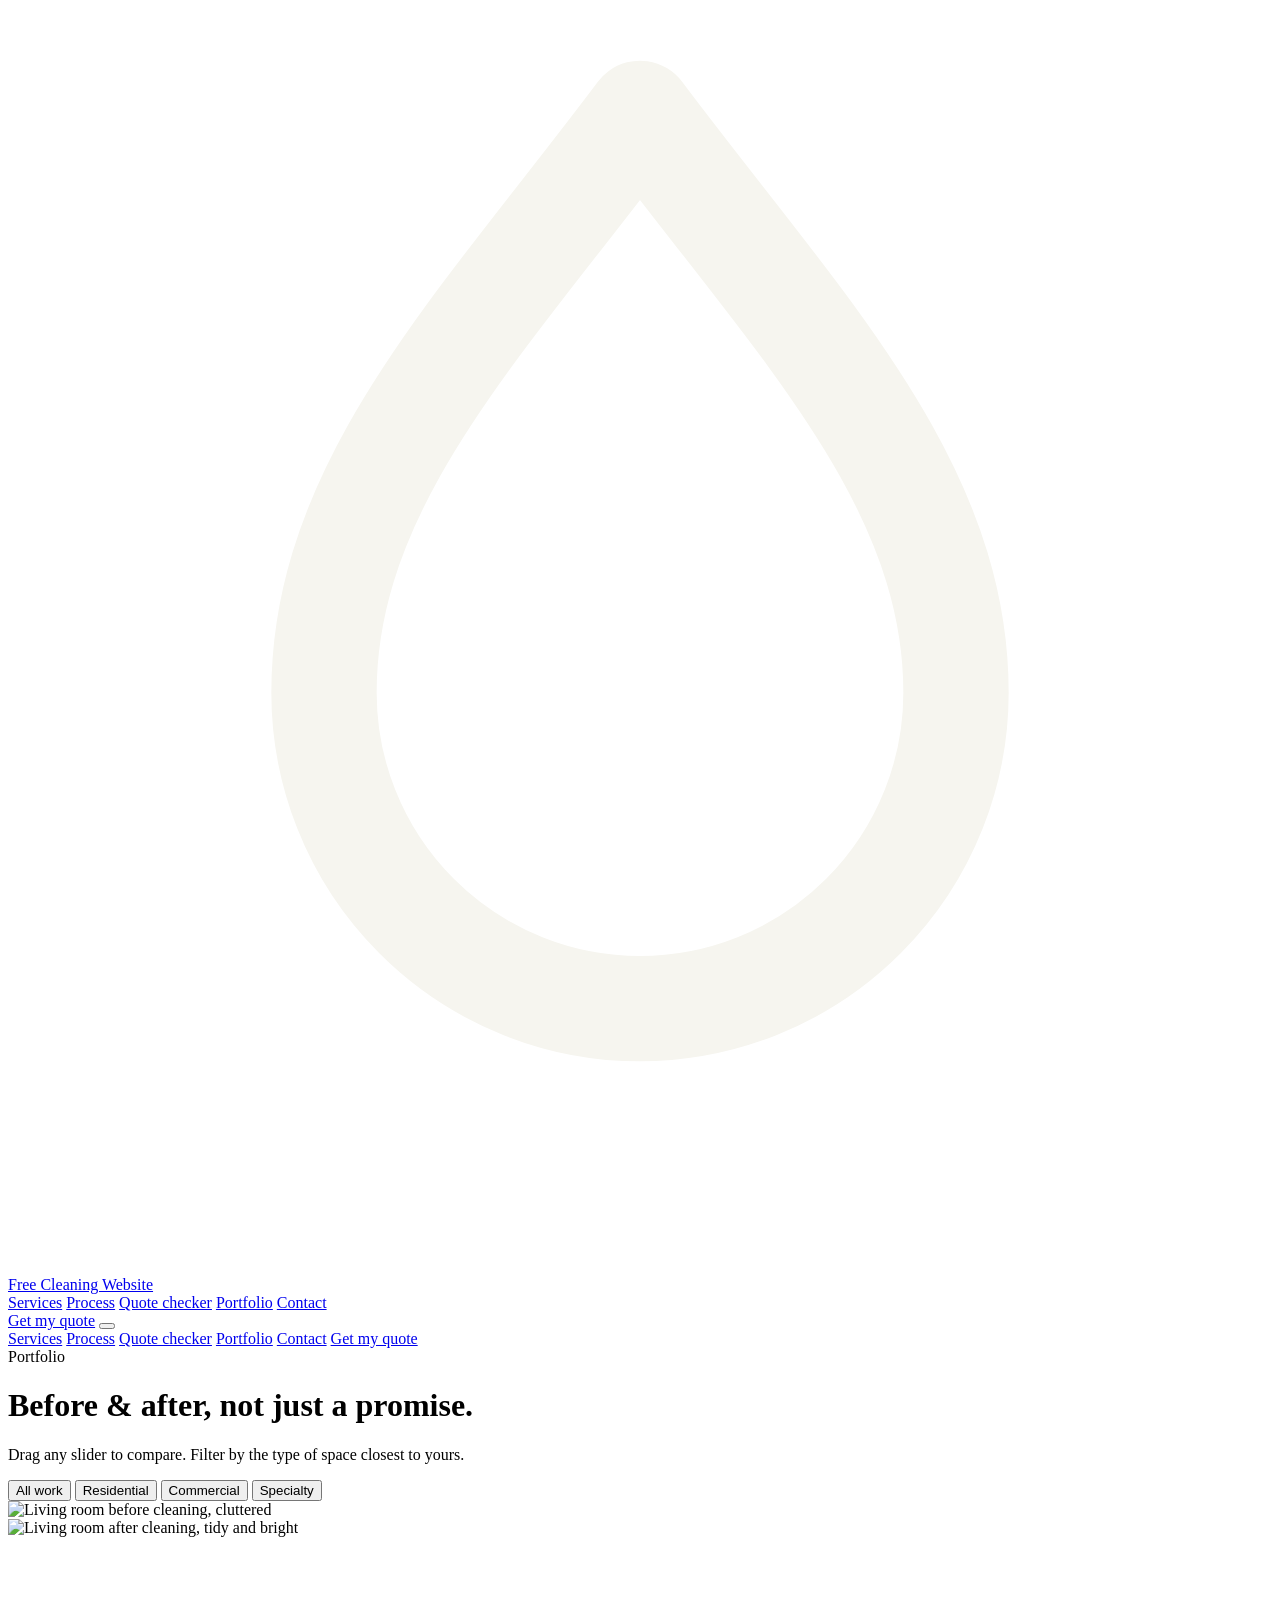
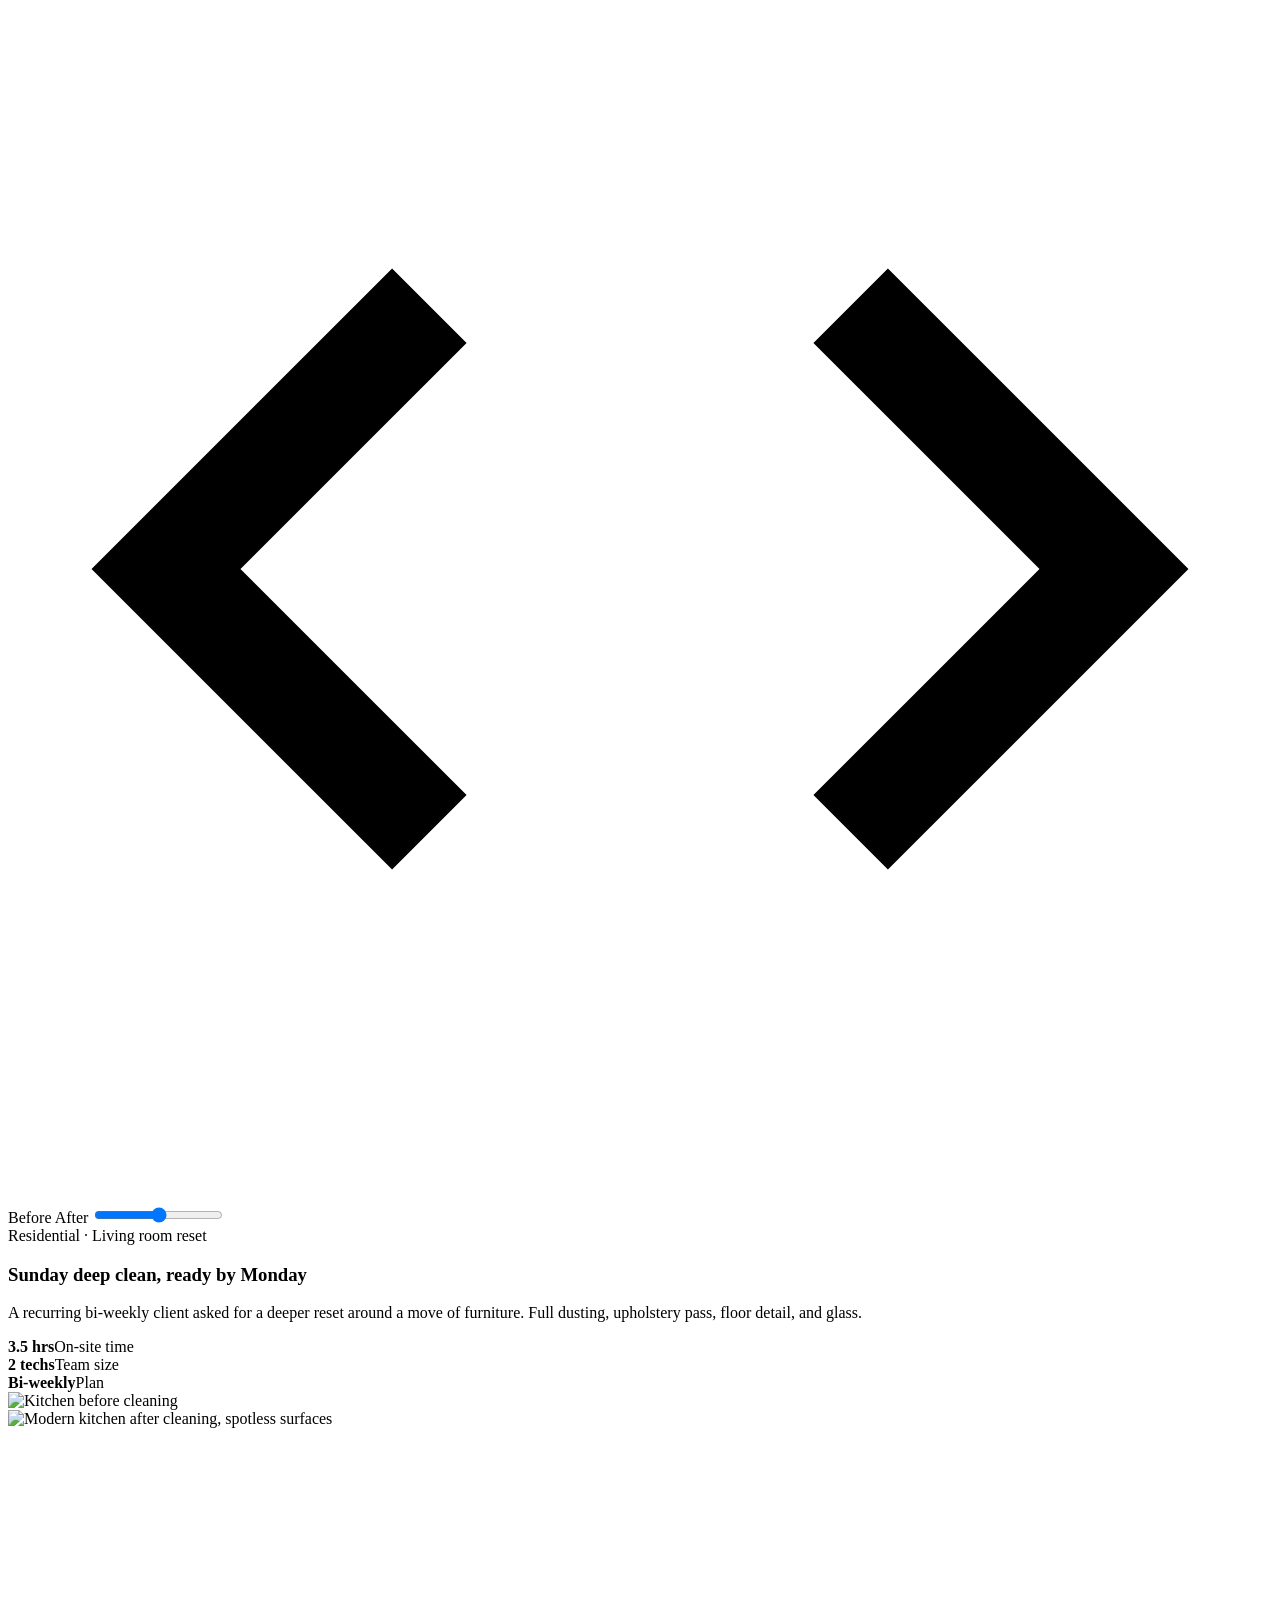
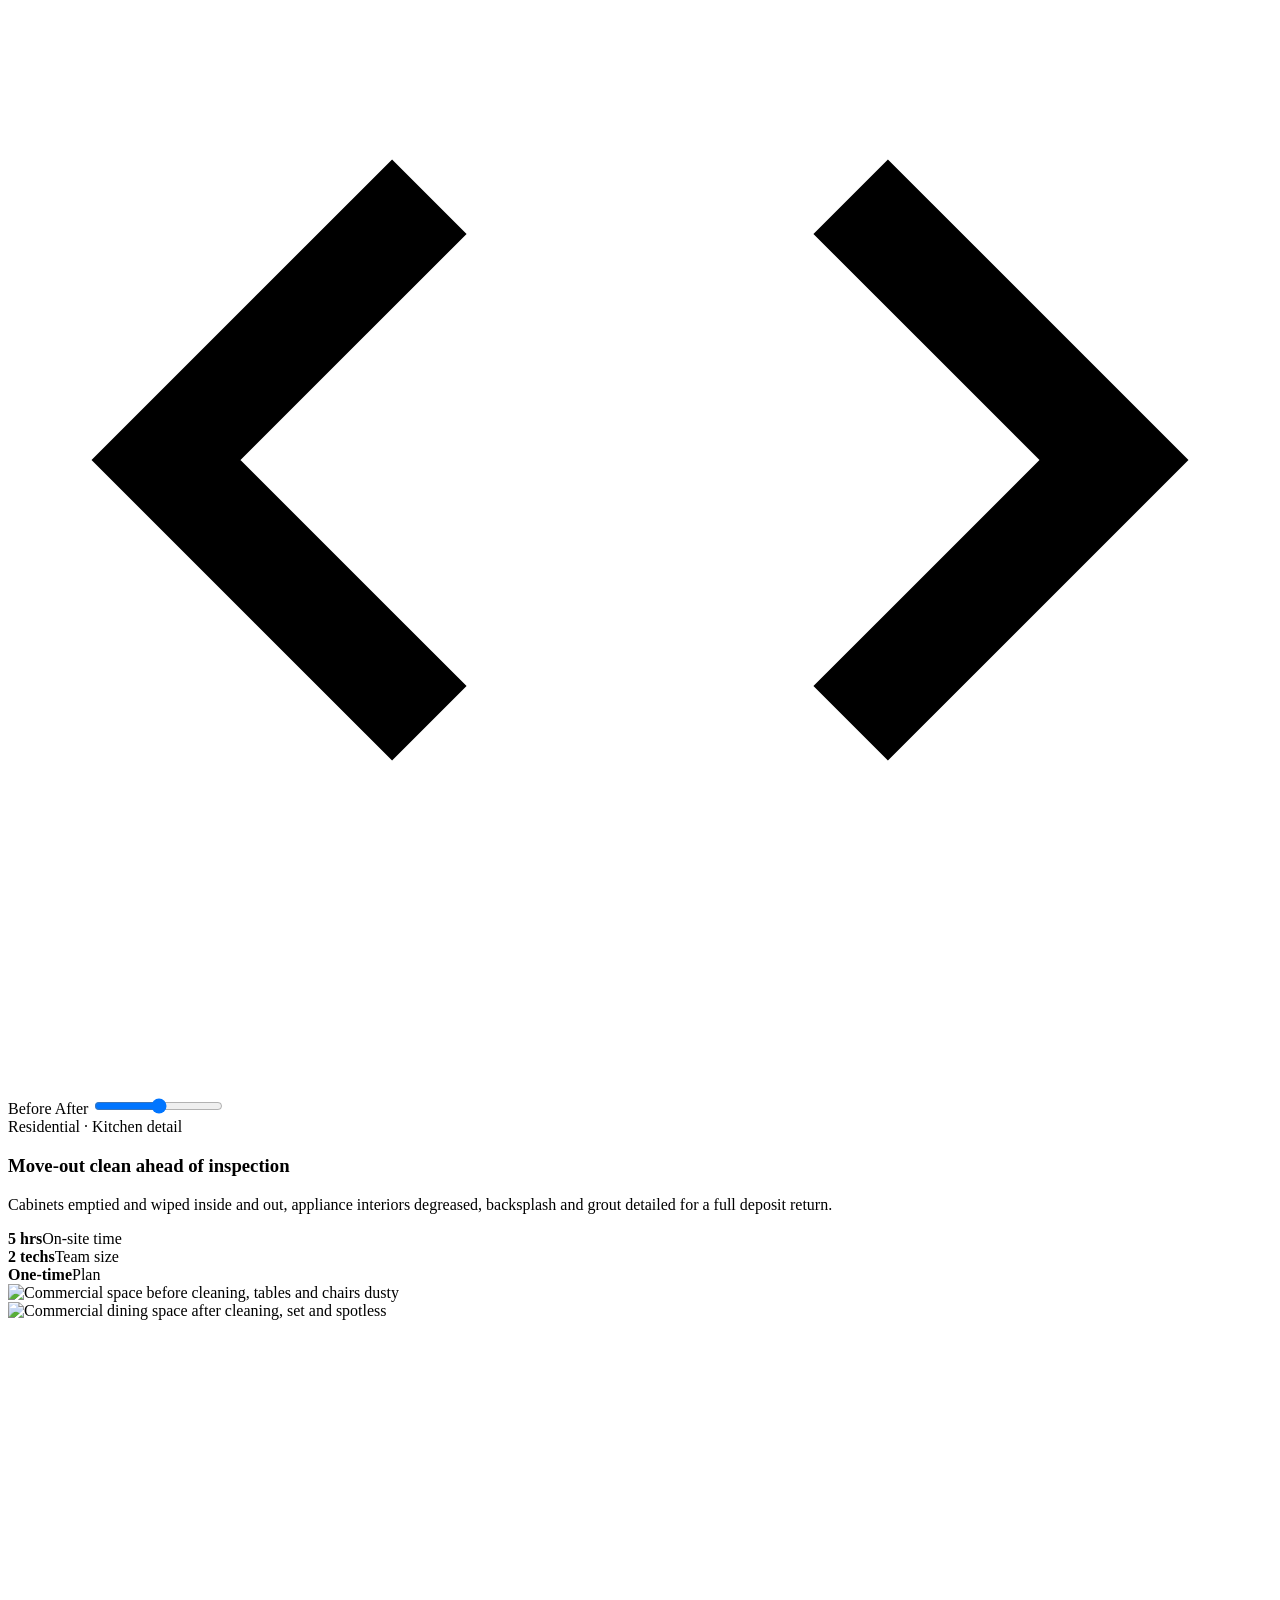
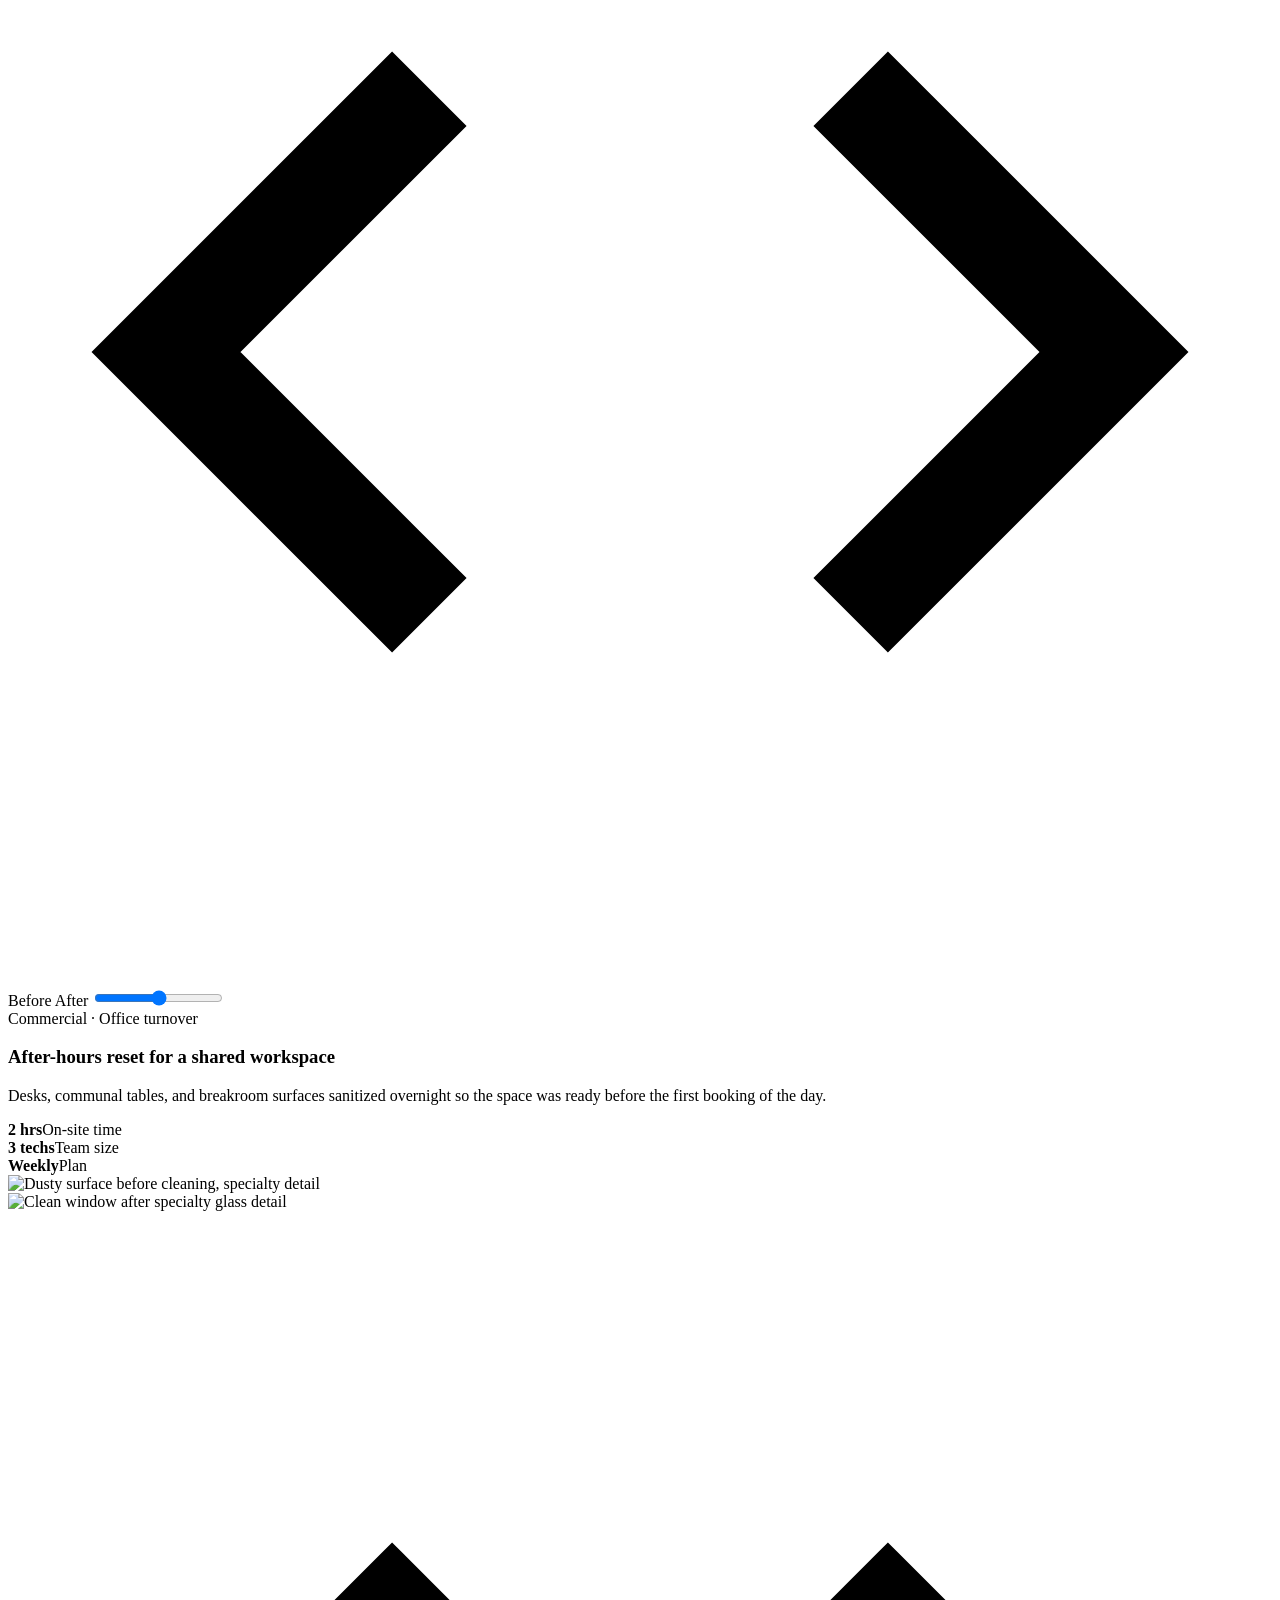
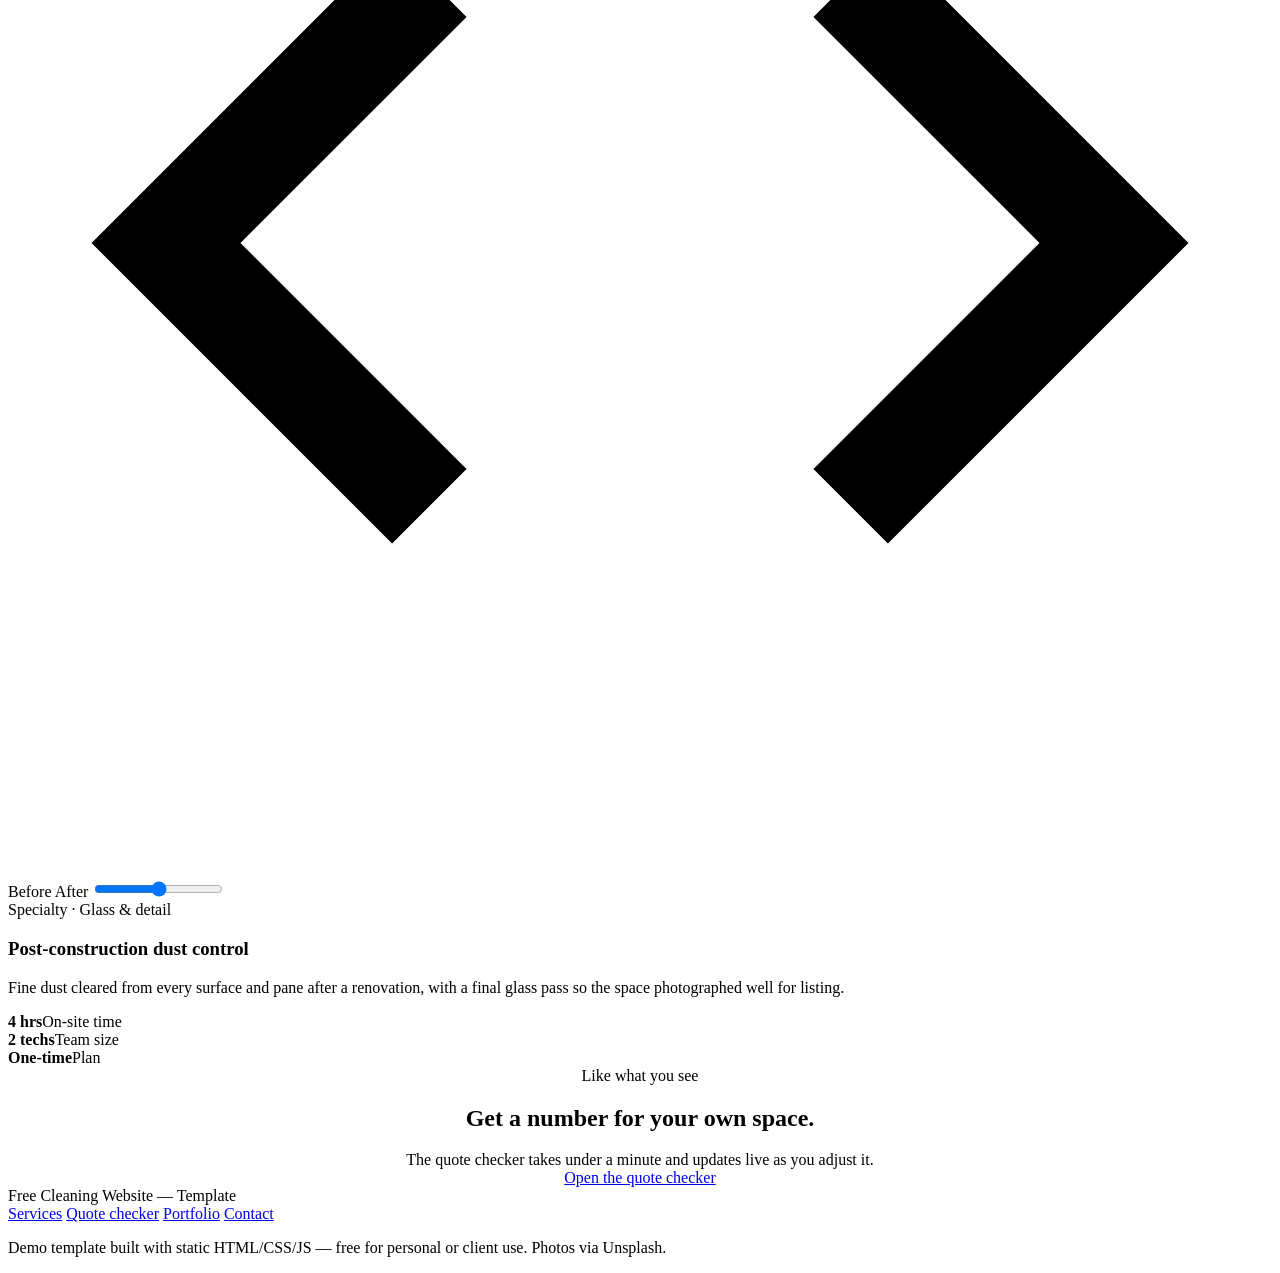
==== portfolio.html @ e9ab18e9 "Add files via upload" ====
<!doctype html>
<html lang="en">
<head>
<meta charset="UTF-8">
<meta name="viewport" content="width=device-width, initial-scale=1.0">
<title>Portfolio — Free Cleaning Website</title>
<meta name="description" content="Before and after cleaning case studies with an interactive drag-to-compare slider, filterable by residential, commercial, and specialty work.">
<link rel="preconnect" href="https://fonts.googleapis.com">
<link rel="preconnect" href="https://fonts.gstatic.com" crossorigin>
<link href="https://fonts.googleapis.com/css2?family=Fraunces:ital,opsz,wght@0,9..144,500;0,9..144,600;1,9..144,500&family=Inter:wght@400;500;600;700&family=Space+Mono:wght@400;700&display=swap" rel="stylesheet">
<link rel="stylesheet" href="css/style.css">
</head>
<body>

<nav class="nav">
  <div class="container">
    <a href="index.html" class="brand">
      <span class="brand-mark">
        <svg viewBox="0 0 24 24" fill="none" stroke="#F6F5EF" stroke-width="2" stroke-linecap="round" stroke-linejoin="round"><path d="M12 2C9 6 6 9 6 13a6 6 0 0 0 12 0c0-4-3-7-6-11z"/></svg>
      </span>
      Free Cleaning Website
    </a>
    <div class="nav-links">
      <a href="index.html#services">Services</a>
      <a href="index.html#process">Process</a>
      <a href="index.html#quote">Quote checker</a>
      <a href="portfolio.html" class="active">Portfolio</a>
      <a href="index.html#contact">Contact</a>
    </div>
    <div class="nav-cta">
      <a href="index.html#quote" class="btn btn-primary">Get my quote</a>
      <button class="nav-toggle" aria-label="Open menu"><span></span></button>
    </div>
  </div>
</nav>

<div class="mobile-menu">
  <a href="index.html#services">Services</a>
  <a href="index.html#process">Process</a>
  <a href="index.html#quote">Quote checker</a>
  <a href="portfolio.html">Portfolio</a>
  <a href="index.html#contact">Contact</a>
  <a href="index.html#quote" class="btn btn-primary">Get my quote</a>
</div>

<header class="page-header">
  <div class="container">
    <span class="eyebrow" style="justify-content:center;">Portfolio</span>
    <h1>Before &amp; after, not just a promise.</h1>
    <p>Drag any slider to compare. Filter by the type of space closest to yours.</p>
  </div>
</header>

<section style="padding-top:0;">
  <div class="container">
    <div class="filter-bar reveal">
      <button class="filter-btn active" data-filter="all">All work</button>
      <button class="filter-btn" data-filter="residential">Residential</button>
      <button class="filter-btn" data-filter="commercial">Commercial</button>
      <button class="filter-btn" data-filter="specialty">Specialty</button>
    </div>

    <div class="case-list">

      <div class="case-item reveal" data-category="residential">
        <div class="compare">
          <img class="before-img" src="https://images.unsplash.com/photo-1686572626806-a3b314c37a30?auto=format&fit=crop&w=1000&q=80" alt="Living room before cleaning, cluttered">
          <div class="after-wrap">
            <img src="https://images.unsplash.com/photo-1583847268964-b28dc8f51f92?auto=format&fit=crop&w=1000&q=80" alt="Living room after cleaning, tidy and bright">
          </div>
          <div class="divider"></div>
          <div class="handle"><svg viewBox="0 0 24 24" fill="none" stroke="currentColor" stroke-width="2"><path d="M8 7l-5 5 5 5M16 7l5 5-5 5"/></svg></div>
          <span class="tag before-tag">Before</span>
          <span class="tag after-tag">After</span>
          <input type="range" min="0" max="100" value="50" aria-label="Drag to compare before and after">
        </div>
        <div class="case-copy">
          <span class="eyebrow">Residential · Living room reset</span>
          <h3>Sunday deep clean, ready by Monday</h3>
          <p>A recurring bi-weekly client asked for a deeper reset around a move of furniture. Full dusting, upholstery pass, floor detail, and glass.</p>
          <div class="case-stats">
            <div><strong>3.5 hrs</strong><span>On-site time</span></div>
            <div><strong>2 techs</strong><span>Team size</span></div>
            <div><strong>Bi-weekly</strong><span>Plan</span></div>
          </div>
        </div>
      </div>

      <div class="case-item flip reveal" data-category="residential">
        <div class="compare">
          <img class="before-img" src="https://images.unsplash.com/photo-1516775448597-64ce06b9754e?auto=format&fit=crop&w=1000&q=80" alt="Kitchen before cleaning">
          <div class="after-wrap">
            <img src="https://images.unsplash.com/photo-1484154218962-a197022b5858?auto=format&fit=crop&w=1000&q=80" alt="Modern kitchen after cleaning, spotless surfaces">
          </div>
          <div class="divider"></div>
          <div class="handle"><svg viewBox="0 0 24 24" fill="none" stroke="currentColor" stroke-width="2"><path d="M8 7l-5 5 5 5M16 7l5 5-5 5"/></svg></div>
          <span class="tag before-tag">Before</span>
          <span class="tag after-tag">After</span>
          <input type="range" min="0" max="100" value="50" aria-label="Drag to compare before and after">
        </div>
        <div class="case-copy">
          <span class="eyebrow">Residential · Kitchen detail</span>
          <h3>Move-out clean ahead of inspection</h3>
          <p>Cabinets emptied and wiped inside and out, appliance interiors degreased, backsplash and grout detailed for a full deposit return.</p>
          <div class="case-stats">
            <div><strong>5 hrs</strong><span>On-site time</span></div>
            <div><strong>2 techs</strong><span>Team size</span></div>
            <div><strong>One-time</strong><span>Plan</span></div>
          </div>
        </div>
      </div>

      <div class="case-item reveal" data-category="commercial">
        <div class="compare">
          <img class="before-img" src="https://images.unsplash.com/photo-1611324062122-076b1076c6cc?auto=format&fit=crop&w=1000&q=80" alt="Commercial space before cleaning, tables and chairs dusty">
          <div class="after-wrap">
            <img src="https://images.unsplash.com/photo-1541123437800-1bb1317badc2?auto=format&fit=crop&w=1000&q=80" alt="Commercial dining space after cleaning, set and spotless">
          </div>
          <div class="divider"></div>
          <div class="handle"><svg viewBox="0 0 24 24" fill="none" stroke="currentColor" stroke-width="2"><path d="M8 7l-5 5 5 5M16 7l5 5-5 5"/></svg></div>
          <span class="tag before-tag">Before</span>
          <span class="tag after-tag">After</span>
          <input type="range" min="0" max="100" value="50" aria-label="Drag to compare before and after">
        </div>
        <div class="case-copy">
          <span class="eyebrow">Commercial · Office turnover</span>
          <h3>After-hours reset for a shared workspace</h3>
          <p>Desks, communal tables, and breakroom surfaces sanitized overnight so the space was ready before the first booking of the day.</p>
          <div class="case-stats">
            <div><strong>2 hrs</strong><span>On-site time</span></div>
            <div><strong>3 techs</strong><span>Team size</span></div>
            <div><strong>Weekly</strong><span>Plan</span></div>
          </div>
        </div>
      </div>

      <div class="case-item flip reveal" data-category="specialty">
        <div class="compare">
          <img class="before-img" src="https://images.unsplash.com/photo-1623797658013-355d1c67c712?auto=format&fit=crop&w=1000&q=80" alt="Dusty surface before cleaning, specialty detail">
          <div class="after-wrap">
            <img src="https://images.unsplash.com/photo-1581578731548-c64695cc6952?auto=format&fit=crop&w=1000&q=80" alt="Clean window after specialty glass detail">
          </div>
          <div class="divider"></div>
          <div class="handle"><svg viewBox="0 0 24 24" fill="none" stroke="currentColor" stroke-width="2"><path d="M8 7l-5 5 5 5M16 7l5 5-5 5"/></svg></div>
          <span class="tag before-tag">Before</span>
          <span class="tag after-tag">After</span>
          <input type="range" min="0" max="100" value="50" aria-label="Drag to compare before and after">
        </div>
        <div class="case-copy">
          <span class="eyebrow">Specialty · Glass &amp; detail</span>
          <h3>Post-construction dust control</h3>
          <p>Fine dust cleared from every surface and pane after a renovation, with a final glass pass so the space photographed well for listing.</p>
          <div class="case-stats">
            <div><strong>4 hrs</strong><span>On-site time</span></div>
            <div><strong>2 techs</strong><span>Team size</span></div>
            <div><strong>One-time</strong><span>Plan</span></div>
          </div>
        </div>
      </div>

    </div>
  </div>
</section>

<section style="padding-top:0;">
  <div class="container">
    <div class="cta-section reveal">
      <div class="container">
        <div class="cta-grid" style="grid-template-columns:1fr;text-align:center;">
          <div>
            <span class="eyebrow" style="color:var(--meadow-light);justify-content:center;">Like what you see</span>
            <h2>Get a number for your own space.</h2>
            <p style="margin:16px auto 0;">The quote checker takes under a minute and updates live as you adjust it.</p>
            <a href="index.html#quote" class="btn btn-primary" style="margin-top:26px;">Open the quote checker</a>
          </div>
        </div>
      </div>
    </div>
  </div>
</section>

<footer>
  <div class="container">
    <span class="brand">Free Cleaning Website — Template</span>
    <div class="foot-links">
      <a href="index.html#services">Services</a>
      <a href="index.html#quote">Quote checker</a>
      <a href="portfolio.html">Portfolio</a>
      <a href="index.html#contact">Contact</a>
    </div>
  </div>
  <p class="foot-bottom">Demo template built with static HTML/CSS/JS — free for personal or client use. Photos via Unsplash.</p>
</footer>

<script src="js/main.js"></script>
</body>
</html>
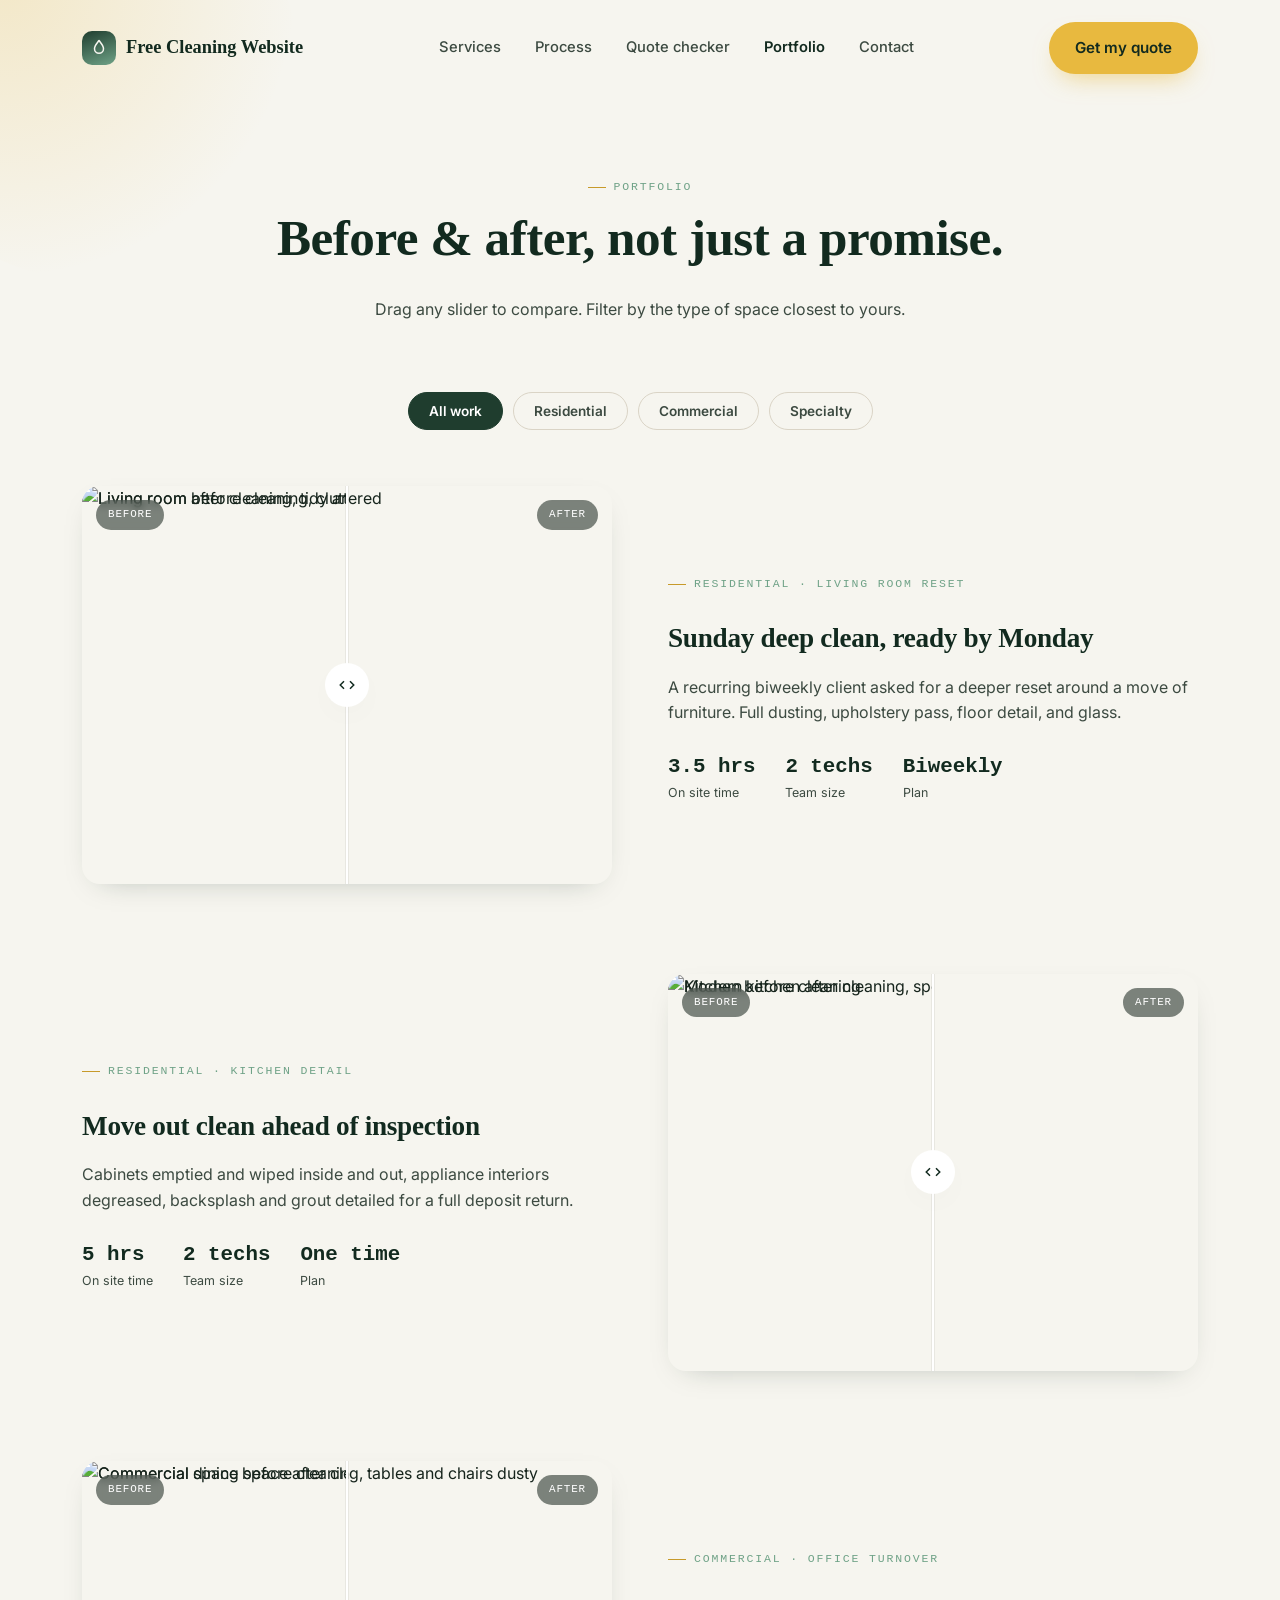
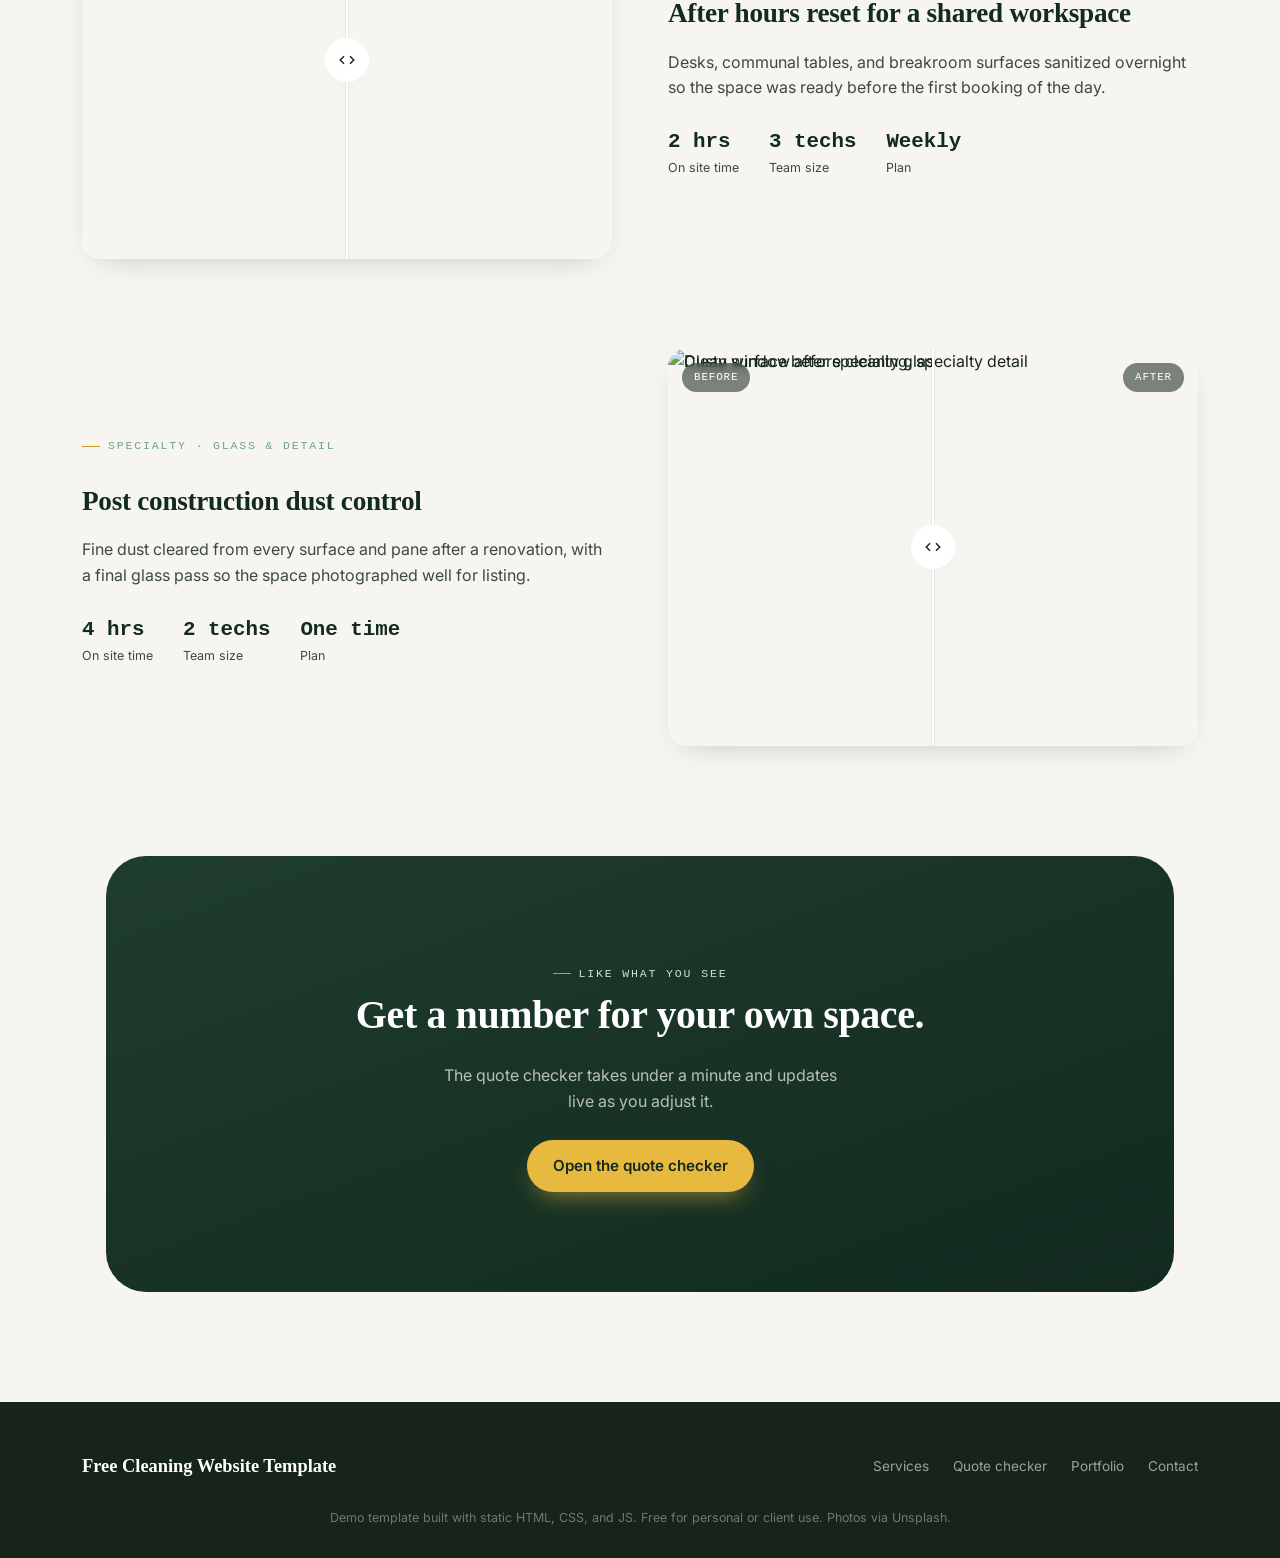
==== commit 4495c93e: "Update portfolio.html" ====
--- a/portfolio.html
+++ b/portfolio.html
@@ -3,11 +3,11 @@
 <head>
 <meta charset="UTF-8">
 <meta name="viewport" content="width=device-width, initial-scale=1.0">
-<title>Portfolio — Free Cleaning Website</title>
-<meta name="description" content="Before and after cleaning case studies with an interactive drag-to-compare slider, filterable by residential, commercial, and specialty work.">
+<title>Portfolio | Free Cleaning Website</title>
+<meta name="description" content="Before and after cleaning case studies with an interactive drag to compare slider, filterable by residential, commercial, and specialty work.">
 <link rel="preconnect" href="https://fonts.googleapis.com">
 <link rel="preconnect" href="https://fonts.gstatic.com" crossorigin>
-<link href="https://fonts.googleapis.com/css2?family=Fraunces:ital,opsz,wght@0,9..144,500;0,9..144,600;1,9..144,500&family=Inter:wght@400;500;600;700&family=Space+Mono:wght@400;700&display=swap" rel="stylesheet">
+<link href="https://fonts.googleapis.com/css2?family=Bitter:ital,wght@0,500;0,600;0,700;1,500&family=Inter:wght@400;500;600;700;800&display=swap" rel="stylesheet">
 <link rel="stylesheet" href="css/style.css">
 </head>
 <body>
@@ -77,11 +77,11 @@
         <div class="case-copy">
           <span class="eyebrow">Residential · Living room reset</span>
           <h3>Sunday deep clean, ready by Monday</h3>
-          <p>A recurring bi-weekly client asked for a deeper reset around a move of furniture. Full dusting, upholstery pass, floor detail, and glass.</p>
+          <p>A recurring biweekly client asked for a deeper reset around a move of furniture. Full dusting, upholstery pass, floor detail, and glass.</p>
           <div class="case-stats">
-            <div><strong>3.5 hrs</strong><span>On-site time</span></div>
+            <div><strong>3.5 hrs</strong><span>On site time</span></div>
             <div><strong>2 techs</strong><span>Team size</span></div>
-            <div><strong>Bi-weekly</strong><span>Plan</span></div>
+            <div><strong>Biweekly</strong><span>Plan</span></div>
           </div>
         </div>
       </div>
@@ -100,12 +100,12 @@
         </div>
         <div class="case-copy">
           <span class="eyebrow">Residential · Kitchen detail</span>
-          <h3>Move-out clean ahead of inspection</h3>
+          <h3>Move out clean ahead of inspection</h3>
           <p>Cabinets emptied and wiped inside and out, appliance interiors degreased, backsplash and grout detailed for a full deposit return.</p>
           <div class="case-stats">
-            <div><strong>5 hrs</strong><span>On-site time</span></div>
+            <div><strong>5 hrs</strong><span>On site time</span></div>
             <div><strong>2 techs</strong><span>Team size</span></div>
-            <div><strong>One-time</strong><span>Plan</span></div>
+            <div><strong>One time</strong><span>Plan</span></div>
           </div>
         </div>
       </div>
@@ -124,10 +124,10 @@
         </div>
         <div class="case-copy">
           <span class="eyebrow">Commercial · Office turnover</span>
-          <h3>After-hours reset for a shared workspace</h3>
+          <h3>After hours reset for a shared workspace</h3>
           <p>Desks, communal tables, and breakroom surfaces sanitized overnight so the space was ready before the first booking of the day.</p>
           <div class="case-stats">
-            <div><strong>2 hrs</strong><span>On-site time</span></div>
+            <div><strong>2 hrs</strong><span>On site time</span></div>
             <div><strong>3 techs</strong><span>Team size</span></div>
             <div><strong>Weekly</strong><span>Plan</span></div>
           </div>
@@ -148,12 +148,12 @@
         </div>
         <div class="case-copy">
           <span class="eyebrow">Specialty · Glass &amp; detail</span>
-          <h3>Post-construction dust control</h3>
+          <h3>Post construction dust control</h3>
           <p>Fine dust cleared from every surface and pane after a renovation, with a final glass pass so the space photographed well for listing.</p>
           <div class="case-stats">
-            <div><strong>4 hrs</strong><span>On-site time</span></div>
+            <div><strong>4 hrs</strong><span>On site time</span></div>
             <div><strong>2 techs</strong><span>Team size</span></div>
-            <div><strong>One-time</strong><span>Plan</span></div>
+            <div><strong>One time</strong><span>Plan</span></div>
           </div>
         </div>
       </div>
@@ -181,7 +181,7 @@
 
 <footer>
   <div class="container">
-    <span class="brand">Free Cleaning Website — Template</span>
+    <span class="brand">Free Cleaning Website Template</span>
     <div class="foot-links">
       <a href="index.html#services">Services</a>
       <a href="index.html#quote">Quote checker</a>
@@ -189,7 +189,7 @@
       <a href="index.html#contact">Contact</a>
     </div>
   </div>
-  <p class="foot-bottom">Demo template built with static HTML/CSS/JS — free for personal or client use. Photos via Unsplash.</p>
+  <p class="foot-bottom">Demo template built with static HTML, CSS, and JS. Free for personal or client use. Photos via Unsplash.</p>
 </footer>
 
 <script src="js/main.js"></script>
--- a/css/style.css
+++ b/css/style.css
@@ -0,0 +1,1350 @@
+:root {
+  --porcelain: #f6f5ef;
+  --porcelain-dim: #efede3;
+  --ink: #16241c;
+  --ink-soft: #3c4a41;
+  --pine: #1f3d2e;
+  --pine-dark: #122a1f;
+  --meadow: #6fa287;
+  --meadow-light: #cfe1d6;
+  --citrine: #e8b93f;
+  --citrine-dark: #c79a2a;
+  --line: #dad4c6;
+  --white: #ffffff;
+  --shadow: 0 20px 50px -25px rgba(18, 42, 31, 0.45);
+  --shadow-soft: 0 10px 30px -18px rgba(18, 42, 31, 0.35);
+  --radius-lg: 28px;
+  --radius-md: 18px;
+  --radius-sm: 10px;
+  --ease: cubic-bezier(0.22, 0.68, 0.32, 1);
+}
+
+*,
+*::before,
+*::after {
+  box-sizing: border-box;
+}
+html {
+  scroll-behavior: smooth;
+}
+@media (prefers-reduced-motion: reduce) {
+  html {
+    scroll-behavior: auto;
+  }
+  *,
+  *::before,
+  *::after {
+    animation-duration: 0.001ms !important;
+    animation-iteration-count: 1 !important;
+    transition-duration: 0.001ms !important;
+    scroll-behavior: auto !important;
+  }
+}
+
+body {
+  margin: 0;
+  background: var(--porcelain);
+  color: var(--ink);
+  font-family: "Inter", system-ui, sans-serif;
+  font-size: 16px;
+  line-height: 1.6;
+  -webkit-font-smoothing: antialiased;
+}
+
+h1,
+h2,
+h3,
+h4 {
+  font-family: "Fraunces", serif;
+  font-weight: 600;
+  letter-spacing: -0.01em;
+  margin: 0;
+  color: var(--pine-dark);
+}
+
+p {
+  margin: 0;
+}
+a {
+  color: inherit;
+  text-decoration: none;
+}
+img {
+  max-width: 100%;
+  display: block;
+}
+button {
+  font-family: inherit;
+  cursor: pointer;
+  border: none;
+  background: none;
+  color: inherit;
+}
+ul {
+  margin: 0;
+  padding: 0;
+  list-style: none;
+}
+
+.eyebrow {
+  font-family: "Space Mono", monospace;
+  font-size: 0.72rem;
+  letter-spacing: 0.16em;
+  text-transform: uppercase;
+  color: var(--meadow);
+  display: inline-flex;
+  align-items: center;
+  gap: 8px;
+}
+.eyebrow::before {
+  content: "";
+  width: 18px;
+  height: 1px;
+  background: var(--citrine-dark);
+  display: inline-block;
+}
+
+.container {
+  max-width: 1180px;
+  margin: 0 auto;
+  padding: 0 32px;
+}
+
+/* Buttons */
+.btn {
+  display: inline-flex;
+  align-items: center;
+  justify-content: center;
+  gap: 8px;
+  padding: 14px 26px;
+  border-radius: 100px;
+  font-weight: 600;
+  font-size: 0.95rem;
+  transition:
+    transform 0.35s var(--ease),
+    box-shadow 0.35s var(--ease),
+    background 0.3s ease;
+  white-space: nowrap;
+}
+.btn-primary {
+  background: var(--citrine);
+  color: var(--pine-dark);
+  box-shadow: 0 12px 24px -10px rgba(232, 185, 63, 0.6);
+}
+.btn-primary:hover {
+  transform: translateY(-3px);
+  box-shadow: 0 18px 30px -10px rgba(232, 185, 63, 0.7);
+}
+.btn-ghost {
+  background: transparent;
+  border: 1.5px solid rgba(22, 36, 28, 0.18);
+  color: var(--ink);
+}
+.btn-ghost:hover {
+  border-color: var(--pine);
+  background: rgba(31, 61, 46, 0.06);
+  transform: translateY(-3px);
+}
+.btn-light {
+  background: var(--white);
+  color: var(--pine-dark);
+}
+.btn-light:hover {
+  transform: translateY(-3px);
+  box-shadow: var(--shadow-soft);
+}
+.btn-block {
+  width: 100%;
+}
+
+/*  Nav */
+.nav {
+  position: fixed;
+  top: 0;
+  left: 0;
+  right: 0;
+  z-index: 100;
+  padding: 22px 0;
+  transition:
+    padding 0.4s var(--ease),
+    background 0.4s var(--ease),
+    box-shadow 0.4s var(--ease);
+}
+.nav.scrolled {
+  padding: 12px 0;
+  background: rgba(246, 245, 239, 0.86);
+  backdrop-filter: blur(14px);
+  box-shadow: 0 1px 0 rgba(22, 36, 28, 0.08);
+}
+.nav .container {
+  display: flex;
+  align-items: center;
+  justify-content: space-between;
+}
+.brand {
+  display: flex;
+  align-items: center;
+  gap: 10px;
+  font-family: "Fraunces", serif;
+  font-weight: 600;
+  font-size: 1.15rem;
+  color: var(--pine-dark);
+}
+.brand-mark {
+  width: 34px;
+  height: 34px;
+  border-radius: 10px;
+  background: linear-gradient(160deg, var(--pine) 0%, var(--meadow) 100%);
+  position: relative;
+  flex-shrink: 0;
+  display: flex;
+  align-items: center;
+  justify-content: center;
+}
+.brand-mark svg {
+  width: 18px;
+  height: 18px;
+}
+.nav-links {
+  display: flex;
+  align-items: center;
+  gap: 34px;
+}
+.nav-links a {
+  font-size: 0.92rem;
+  font-weight: 500;
+  color: var(--ink-soft);
+  position: relative;
+  padding: 4px 0;
+  transition: color 0.25s ease;
+}
+.nav-links a::after {
+  content: "";
+  position: absolute;
+  left: 0;
+  bottom: 0;
+  height: 1.5px;
+  width: 0;
+  background: var(--citrine-dark);
+  transition: width 0.3s var(--ease);
+}
+.nav-links a:hover {
+  color: var(--ink);
+}
+.nav-links a:hover::after {
+  width: 100%;
+}
+.nav-links a.active {
+  color: var(--pine-dark);
+  font-weight: 600;
+}
+.nav-cta {
+  display: flex;
+  align-items: center;
+  gap: 14px;
+}
+.nav-toggle {
+  display: none;
+  width: 42px;
+  height: 42px;
+  border-radius: 10px;
+  align-items: center;
+  justify-content: center;
+  background: rgba(22, 36, 28, 0.06);
+}
+.nav-toggle span,
+.nav-toggle span::before,
+.nav-toggle span::after {
+  content: "";
+  display: block;
+  width: 18px;
+  height: 2px;
+  background: var(--ink);
+  position: relative;
+  transition:
+    transform 0.3s ease,
+    opacity 0.3s ease;
+}
+.nav-toggle span::before {
+  position: absolute;
+  top: -6px;
+}
+.nav-toggle span::after {
+  position: absolute;
+  top: 6px;
+}
+.nav-toggle.open span {
+  background: transparent;
+}
+.nav-toggle.open span::before {
+  transform: translateY(6px) rotate(45deg);
+}
+.nav-toggle.open span::after {
+  transform: translateY(-6px) rotate(-45deg);
+}
+
+.mobile-menu {
+  position: fixed;
+  inset: 0;
+  z-index: 99;
+  background: var(--pine-dark);
+  display: flex;
+  flex-direction: column;
+  align-items: center;
+  justify-content: center;
+  gap: 28px;
+  transform: translateY(-100%);
+  transition: transform 0.5s var(--ease);
+}
+.mobile-menu.open {
+  transform: translateY(0);
+}
+.mobile-menu a {
+  font-family: "Fraunces", serif;
+  font-size: 1.8rem;
+  color: var(--porcelain);
+}
+.mobile-menu .btn {
+  margin-top: 10px;
+}
+
+/* Hero */
+.hero {
+  position: relative;
+  padding: 170px 0 90px;
+  overflow: hidden;
+  background: var(--porcelain);
+}
+.hero::before {
+  content: "";
+  position: absolute;
+  top: -180px;
+  right: -160px;
+  width: 560px;
+  height: 560px;
+  border-radius: 50%;
+  background: radial-gradient(
+    circle at 30% 30%,
+    rgba(111, 162, 135, 0.35),
+    transparent 70%
+  );
+  z-index: 0;
+}
+.hero-grid {
+  position: relative;
+  z-index: 1;
+  display: grid;
+  grid-template-columns: 1.05fr 0.95fr;
+  gap: 56px;
+  align-items: center;
+}
+.hero-copy .eyebrow {
+  margin-bottom: 22px;
+}
+.hero-copy h1 {
+  font-size: clamp(2.6rem, 5vw, 4rem);
+  line-height: 1.04;
+  overflow: hidden;
+}
+.hero-copy h1 span {
+  display: inline-block;
+  transform: translateY(110%);
+  opacity: 0;
+  animation: riseIn 0.9s var(--ease) forwards;
+}
+.hero-copy h1 .line1 {
+  animation-delay: 0.05s;
+}
+.hero-copy h1 .line2 {
+  animation-delay: 0.18s;
+}
+.hero-copy h1 .accent {
+  color: var(--meadow);
+  font-style: italic;
+}
+@keyframes riseIn {
+  to {
+    transform: translateY(0);
+    opacity: 1;
+  }
+}
+
+.hero-copy p.lede {
+  margin-top: 22px;
+  max-width: 460px;
+  color: var(--ink-soft);
+  font-size: 1.05rem;
+  opacity: 0;
+  animation: fadeUp 0.8s var(--ease) forwards;
+  animation-delay: 0.5s;
+}
+.hero-actions {
+  display: flex;
+  gap: 16px;
+  margin-top: 34px;
+  opacity: 0;
+  animation: fadeUp 0.8s var(--ease) forwards;
+  animation-delay: 0.65s;
+}
+@keyframes fadeUp {
+  from {
+    opacity: 0;
+    transform: translateY(16px);
+  }
+  to {
+    opacity: 1;
+    transform: translateY(0);
+  }
+}
+
+.hero-stats {
+  margin-top: 52px;
+  display: grid;
+  grid-template-columns: repeat(3, auto);
+  gap: 38px;
+  opacity: 0;
+  animation: fadeUp 0.8s var(--ease) forwards;
+  animation-delay: 0.8s;
+}
+.hero-stats .stat-num {
+  font-family: "Space Mono", monospace;
+  font-size: 1.9rem;
+  font-weight: 700;
+  color: var(--pine-dark);
+}
+.hero-stats .stat-label {
+  font-size: 0.8rem;
+  color: var(--ink-soft);
+  margin-top: 2px;
+}
+
+.hero-visual {
+  position: relative;
+  border-radius: var(--radius-lg);
+  overflow: hidden;
+  aspect-ratio: 4/5;
+  box-shadow: var(--shadow);
+  clip-path: inset(0 0 0 0 round var(--radius-lg));
+}
+.hero-visual img {
+  width: 100%;
+  height: 100%;
+  object-fit: cover;
+  transform: scale(1.08);
+  animation: heroReveal 1.4s var(--ease) forwards;
+}
+@keyframes heroReveal {
+  from {
+    clip-path: inset(0 0 100% 0);
+    transform: scale(1.08);
+  }
+  to {
+    clip-path: inset(0 0 0% 0);
+    transform: scale(1);
+  }
+}
+.hero-visual .float-card {
+  position: absolute;
+  left: 22px;
+  bottom: 22px;
+  background: rgba(255, 255, 255, 0.92);
+  backdrop-filter: blur(6px);
+  border-radius: var(--radius-md);
+  padding: 16px 20px;
+  display: flex;
+  align-items: center;
+  gap: 12px;
+  box-shadow: var(--shadow-soft);
+  animation:
+    floatCard 5s ease-in-out infinite,
+    fadeUp 0.8s var(--ease) forwards;
+  animation-delay: 0s, 1s;
+  opacity: 0;
+}
+@keyframes floatCard {
+  0%,
+  100% {
+    transform: translateY(0);
+  }
+  50% {
+    transform: translateY(-8px);
+  }
+}
+.float-card .dot {
+  width: 10px;
+  height: 10px;
+  border-radius: 50%;
+  background: var(--meadow);
+  box-shadow: 0 0 0 4px rgba(111, 162, 135, 0.25);
+  animation: pulse 2s ease-in-out infinite;
+}
+@keyframes pulse {
+  0%,
+  100% {
+    transform: scale(1);
+  }
+  50% {
+    transform: scale(1.25);
+  }
+}
+.float-card strong {
+  display: block;
+  font-size: 0.85rem;
+  color: var(--pine-dark);
+}
+.float-card span {
+  font-size: 0.75rem;
+  color: var(--ink-soft);
+}
+
+.sparkle {
+  position: absolute;
+  color: var(--citrine);
+  animation: sparkle 2.4s ease-in-out infinite;
+  opacity: 0;
+}
+@keyframes sparkle {
+  0%,
+  100% {
+    opacity: 0;
+    transform: scale(0.5) rotate(0deg);
+  }
+  50% {
+    opacity: 1;
+    transform: scale(1) rotate(20deg);
+  }
+}
+
+/* trust strip */
+.trust-strip {
+  background: var(--pine);
+  color: var(--meadow-light);
+  padding: 16px 0;
+}
+.trust-strip ul {
+  display: flex;
+  justify-content: space-between;
+  flex-wrap: wrap;
+  gap: 14px;
+  font-size: 0.85rem;
+  font-weight: 500;
+}
+.trust-strip li {
+  display: flex;
+  align-items: center;
+  gap: 8px;
+}
+.trust-strip svg {
+  width: 15px;
+  height: 15px;
+  flex-shrink: 0;
+  color: var(--citrine);
+}
+
+/* Section basics */
+section {
+  padding: 110px 0;
+}
+.section-head {
+  max-width: 640px;
+  margin: 0 auto 60px;
+  text-align: center;
+}
+.section-head h2 {
+  font-size: clamp(1.9rem, 3.4vw, 2.6rem);
+  margin-top: 14px;
+  line-height: 1.15;
+}
+.section-head p {
+  margin-top: 16px;
+  color: var(--ink-soft);
+  font-size: 1.02rem;
+}
+
+.reveal {
+  opacity: 0;
+  transform: translateY(28px);
+  transition:
+    opacity 0.8s var(--ease),
+    transform 0.8s var(--ease);
+}
+.reveal.in-view {
+  opacity: 1;
+  transform: translateY(0);
+}
+.reveal-stagger > * {
+  opacity: 0;
+  transform: translateY(28px);
+  transition:
+    opacity 0.7s var(--ease),
+    transform 0.7s var(--ease);
+}
+.reveal-stagger.in-view > * {
+  opacity: 1;
+  transform: translateY(0);
+}
+.reveal-stagger.in-view > *:nth-child(1) {
+  transition-delay: 0.05s;
+}
+.reveal-stagger.in-view > *:nth-child(2) {
+  transition-delay: 0.16s;
+}
+.reveal-stagger.in-view > *:nth-child(3) {
+  transition-delay: 0.27s;
+}
+.reveal-stagger.in-view > *:nth-child(4) {
+  transition-delay: 0.38s;
+}
+
+/* Services */
+.services-grid {
+  display: grid;
+  grid-template-columns: repeat(3, 1fr);
+  gap: 26px;
+}
+.service-card {
+  background: var(--white);
+  border-radius: var(--radius-md);
+  overflow: hidden;
+  box-shadow: var(--shadow-soft);
+  transition:
+    transform 0.5s var(--ease),
+    box-shadow 0.5s var(--ease);
+}
+.service-card:hover {
+  transform: translateY(-10px);
+  box-shadow: var(--shadow);
+}
+.service-card .thumb {
+  aspect-ratio: 4/3;
+  overflow: hidden;
+}
+.service-card .thumb img {
+  width: 100%;
+  height: 100%;
+  object-fit: cover;
+  transition: transform 0.7s var(--ease);
+}
+.service-card:hover .thumb img {
+  transform: scale(1.08);
+}
+.service-card .body {
+  padding: 26px 24px 30px;
+}
+.service-card .tag {
+  font-family: "Space Mono", monospace;
+  font-size: 0.7rem;
+  letter-spacing: 0.1em;
+  text-transform: uppercase;
+  color: var(--meadow);
+}
+.service-card h3 {
+  font-size: 1.28rem;
+  margin-top: 10px;
+}
+.service-card p {
+  color: var(--ink-soft);
+  font-size: 0.94rem;
+  margin-top: 10px;
+}
+.service-card ul {
+  margin-top: 16px;
+  display: flex;
+  flex-direction: column;
+  gap: 8px;
+}
+.service-card li {
+  font-size: 0.88rem;
+  color: var(--ink-soft);
+  display: flex;
+  align-items: flex-start;
+  gap: 8px;
+}
+.service-card li svg {
+  width: 14px;
+  height: 14px;
+  flex-shrink: 0;
+  margin-top: 3px;
+  color: var(--citrine-dark);
+}
+
+/* Process (root-line signature) */
+.process {
+  background: var(--pine);
+  color: var(--porcelain);
+  border-radius: 40px;
+  margin: 0 24px;
+}
+.process .container {
+  padding-top: 0;
+  padding-bottom: 0;
+}
+.process-inner {
+  padding: 110px 32px;
+}
+.process-grid {
+  display: grid;
+  grid-template-columns: 0.85fr 1.15fr;
+  gap: 70px;
+  align-items: start;
+}
+.process-grid h2 {
+  color: var(--white);
+}
+.process-grid .section-tag {
+  color: var(--meadow-light);
+}
+.process-grid p.lede {
+  color: rgba(246, 245, 239, 0.75);
+  margin-top: 18px;
+  max-width: 420px;
+}
+.process-steps {
+  position: relative;
+  padding-left: 8px;
+}
+.process-steps::before {
+  content: "";
+  position: absolute;
+  left: 23px;
+  top: 14px;
+  bottom: 14px;
+  width: 1.5px;
+  background: linear-gradient(
+    to bottom,
+    var(--citrine) 0%,
+    rgba(111, 162, 135, 0.4) 100%
+  );
+}
+.process-step {
+  display: grid;
+  grid-template-columns: 48px 1fr;
+  gap: 20px;
+  padding: 22px 0;
+}
+.step-node {
+  width: 48px;
+  height: 48px;
+  border-radius: 50%;
+  background: var(--pine-dark);
+  border: 1.5px solid rgba(232, 185, 63, 0.5);
+  display: flex;
+  align-items: center;
+  justify-content: center;
+  font-family: "Space Mono", monospace;
+  font-weight: 700;
+  color: var(--citrine);
+  position: relative;
+  z-index: 1;
+  flex-shrink: 0;
+  transition:
+    transform 0.4s var(--ease),
+    background 0.4s ease;
+}
+.process-step:hover .step-node {
+  transform: scale(1.1);
+  background: var(--citrine);
+  color: var(--pine-dark);
+}
+.process-step h4 {
+  color: var(--white);
+  font-size: 1.15rem;
+  margin-bottom: 8px;
+}
+.process-step p {
+  color: rgba(246, 245, 239, 0.7);
+  font-size: 0.94rem;
+}
+
+/*  Quote calculator */
+.quote {
+  background: var(--porcelain-dim);
+}
+.quote-panel {
+  display: grid;
+  grid-template-columns: 1.1fr 0.9fr;
+  border-radius: var(--radius-lg);
+  overflow: hidden;
+  box-shadow: var(--shadow);
+}
+.quote-form {
+  background: var(--white);
+  padding: 48px 46px;
+}
+.quote-form .field {
+  margin-bottom: 22px;
+}
+.quote-form label {
+  display: block;
+  font-size: 0.8rem;
+  font-weight: 600;
+  color: var(--ink-soft);
+  margin-bottom: 8px;
+  text-transform: uppercase;
+  letter-spacing: 0.05em;
+}
+.quote-form select,
+.quote-form input[type="number"] {
+  width: 100%;
+  padding: 13px 16px;
+  border-radius: var(--radius-sm);
+  border: 1.5px solid var(--line);
+  background: var(--porcelain);
+  font-family: "Inter", sans-serif;
+  font-size: 0.98rem;
+  color: var(--ink);
+  transition:
+    border-color 0.25s ease,
+    box-shadow 0.25s ease;
+}
+.quote-form select:focus,
+.quote-form input:focus {
+  outline: none;
+  border-color: var(--meadow);
+  box-shadow: 0 0 0 4px rgba(111, 162, 135, 0.18);
+}
+.field-row {
+  display: grid;
+  grid-template-columns: 1fr 1fr;
+  gap: 18px;
+}
+.addons {
+  display: grid;
+  grid-template-columns: 1fr 1fr;
+  gap: 10px 18px;
+}
+.addon-toggle {
+  display: flex;
+  align-items: center;
+  gap: 10px;
+  padding: 11px 14px;
+  border-radius: var(--radius-sm);
+  border: 1.5px solid var(--line);
+  cursor: pointer;
+  font-size: 0.88rem;
+  transition:
+    border-color 0.25s ease,
+    background 0.25s ease;
+}
+.addon-toggle:hover {
+  border-color: var(--meadow);
+}
+.addon-toggle input {
+  accent-color: var(--pine);
+  width: 16px;
+  height: 16px;
+}
+.addon-toggle.checked {
+  border-color: var(--meadow);
+  background: rgba(111, 162, 135, 0.08);
+}
+
+.quote-result {
+  background: var(--pine-dark);
+  color: var(--porcelain);
+  padding: 48px 42px;
+  display: flex;
+  flex-direction: column;
+  position: relative;
+  overflow: hidden;
+}
+.quote-result::before {
+  content: "";
+  position: absolute;
+  inset: 0;
+  background: radial-gradient(
+    circle at 85% 15%,
+    rgba(232, 185, 63, 0.18),
+    transparent 55%
+  );
+}
+.quote-result .eyebrow {
+  color: var(--meadow-light);
+  position: relative;
+}
+.quote-result .price {
+  font-family: "Space Mono", monospace;
+  font-weight: 700;
+  font-size: 3.4rem;
+  margin-top: 14px;
+  position: relative;
+  transition: opacity 0.25s ease;
+}
+.quote-result .price sup {
+  font-size: 1.4rem;
+  top: -1.4rem;
+}
+.quote-result .price-note {
+  color: rgba(246, 245, 239, 0.65);
+  font-size: 0.9rem;
+  margin-top: 10px;
+  position: relative;
+  max-width: 320px;
+}
+.quote-result .breakdown {
+  margin-top: 26px;
+  border-top: 1px solid rgba(246, 245, 239, 0.15);
+  padding-top: 20px;
+  font-size: 0.85rem;
+  color: rgba(246, 245, 239, 0.75);
+  display: flex;
+  flex-direction: column;
+  gap: 8px;
+  position: relative;
+}
+.quote-result .breakdown div {
+  display: flex;
+  justify-content: space-between;
+}
+.quote-result .btn {
+  margin-top: auto;
+  position: relative;
+}
+.quote-result .savings-badge {
+  position: absolute;
+  top: 36px;
+  right: 38px;
+  background: var(--citrine);
+  color: var(--pine-dark);
+  font-family: "Space Mono", monospace;
+  font-size: 0.72rem;
+  font-weight: 700;
+  padding: 6px 12px;
+  border-radius: 100px;
+  opacity: 0;
+  transform: scale(0.8);
+  transition:
+    opacity 0.3s ease,
+    transform 0.3s ease;
+}
+.quote-result .savings-badge.show {
+  opacity: 1;
+  transform: scale(1);
+}
+
+/* Before/After slider (signature component) */
+.compare {
+  position: relative;
+  aspect-ratio: 4/3;
+  border-radius: var(--radius-md);
+  overflow: hidden;
+  user-select: none;
+  box-shadow: var(--shadow-soft);
+  cursor: ew-resize;
+}
+.compare img {
+  position: absolute;
+  top: 0;
+  left: 0;
+  width: 100%;
+  height: 100%;
+  object-fit: cover;
+  pointer-events: none;
+}
+.compare .after-wrap {
+  position: absolute;
+  top: 0;
+  left: 0;
+  width: 100%;
+  height: 100%;
+  clip-path: inset(0 50% 0 0);
+  transition: clip-path 0.05s linear;
+}
+.compare .divider {
+  position: absolute;
+  top: 0;
+  bottom: 0;
+  left: 50%;
+  width: 2px;
+  background: var(--white);
+  transform: translateX(-1px);
+  box-shadow: 0 0 0 1px rgba(0, 0, 0, 0.06);
+}
+.compare .handle {
+  position: absolute;
+  top: 50%;
+  left: 50%;
+  width: 44px;
+  height: 44px;
+  border-radius: 50%;
+  background: var(--white);
+  transform: translate(-50%, -50%);
+  display: flex;
+  align-items: center;
+  justify-content: center;
+  box-shadow: var(--shadow-soft);
+  color: var(--pine-dark);
+}
+.compare .handle svg {
+  width: 18px;
+  height: 18px;
+}
+.compare .tag {
+  position: absolute;
+  top: 14px;
+  font-family: "Space Mono", monospace;
+  font-size: 0.68rem;
+  letter-spacing: 0.08em;
+  text-transform: uppercase;
+  padding: 6px 12px;
+  border-radius: 100px;
+  background: rgba(22, 36, 28, 0.55);
+  color: var(--white);
+  backdrop-filter: blur(4px);
+}
+.compare .tag.before-tag {
+  left: 14px;
+}
+.compare .tag.after-tag {
+  right: 14px;
+}
+.compare input[type="range"] {
+  position: absolute;
+  inset: 0;
+  width: 100%;
+  height: 100%;
+  opacity: 0;
+  cursor: ew-resize;
+  margin: 0;
+}
+
+/* Testimonials */
+.testimonials-grid {
+  display: grid;
+  grid-template-columns: repeat(3, 1fr);
+  gap: 26px;
+}
+.testimonial-card {
+  background: var(--white);
+  border-radius: var(--radius-md);
+  padding: 32px 28px;
+  box-shadow: var(--shadow-soft);
+  transition: transform 0.4s var(--ease);
+}
+.testimonial-card:hover {
+  transform: translateY(-6px);
+}
+.testimonial-card .stars {
+  color: var(--citrine-dark);
+  font-size: 0.9rem;
+  letter-spacing: 2px;
+}
+.testimonial-card p.quote-text {
+  margin-top: 16px;
+  color: var(--ink-soft);
+  font-size: 0.96rem;
+  line-height: 1.65;
+}
+.testimonial-card .person {
+  margin-top: 20px;
+  display: flex;
+  align-items: center;
+  gap: 12px;
+}
+.testimonial-card .avatar {
+  width: 38px;
+  height: 38px;
+  border-radius: 50%;
+  background: linear-gradient(160deg, var(--meadow), var(--pine));
+  color: var(--white);
+  display: flex;
+  align-items: center;
+  justify-content: center;
+  font-family: "Space Mono", monospace;
+  font-weight: 700;
+  font-size: 0.85rem;
+}
+.testimonial-card strong {
+  display: block;
+  font-size: 0.9rem;
+}
+.testimonial-card span {
+  font-size: 0.8rem;
+  color: var(--ink-soft);
+}
+
+/* CTA / contact */
+.cta-section {
+  background: linear-gradient(160deg, var(--pine) 0%, var(--pine-dark) 100%);
+  color: var(--porcelain);
+  border-radius: 40px;
+  margin: 0 24px;
+}
+.cta-section .container {
+  padding: 100px 32px;
+}
+.cta-grid {
+  display: grid;
+  grid-template-columns: 0.9fr 1.1fr;
+  gap: 60px;
+  align-items: center;
+}
+.cta-grid h2 {
+  color: var(--white);
+  font-size: clamp(1.9rem, 3.4vw, 2.5rem);
+}
+.cta-grid p {
+  color: rgba(246, 245, 239, 0.72);
+  margin-top: 16px;
+  max-width: 400px;
+}
+.contact-form {
+  background: var(--white);
+  border-radius: var(--radius-md);
+  padding: 34px;
+  box-shadow: var(--shadow);
+}
+.contact-form .field {
+  margin-bottom: 16px;
+}
+.contact-form label {
+  display: block;
+  font-size: 0.78rem;
+  font-weight: 600;
+  color: var(--ink-soft);
+  margin-bottom: 6px;
+  text-transform: uppercase;
+  letter-spacing: 0.05em;
+}
+.contact-form input,
+.contact-form textarea {
+  width: 100%;
+  padding: 12px 14px;
+  border-radius: var(--radius-sm);
+  border: 1.5px solid var(--line);
+  font-family: "Inter", sans-serif;
+  font-size: 0.95rem;
+  background: var(--porcelain);
+  color: var(--ink);
+  transition:
+    border-color 0.25s ease,
+    box-shadow 0.25s ease;
+}
+.contact-form input:focus,
+.contact-form textarea:focus {
+  outline: none;
+  border-color: var(--meadow);
+  box-shadow: 0 0 0 4px rgba(111, 162, 135, 0.18);
+}
+.contact-form textarea {
+  resize: vertical;
+  min-height: 96px;
+}
+.form-status {
+  font-size: 0.85rem;
+  margin-top: 10px;
+  color: var(--meadow);
+  height: 18px;
+}
+
+/* Footer */
+footer {
+  background: var(--ink);
+  color: rgba(246, 245, 239, 0.6);
+  padding: 50px 0 30px;
+}
+footer .container {
+  display: flex;
+  justify-content: space-between;
+  align-items: center;
+  flex-wrap: wrap;
+  gap: 16px;
+}
+footer .foot-links {
+  display: flex;
+  gap: 24px;
+  font-size: 0.85rem;
+}
+footer .foot-links a:hover {
+  color: var(--white);
+}
+footer .brand {
+  color: var(--white);
+}
+.foot-bottom {
+  margin-top: 26px;
+  font-size: 0.78rem;
+  color: rgba(246, 245, 239, 0.4);
+  text-align: center;
+}
+
+/* Portfolio page specific */
+.page-header {
+  padding: 170px 0 70px;
+  text-align: center;
+  background: var(--porcelain);
+  position: relative;
+  overflow: hidden;
+}
+.page-header::before {
+  content: "";
+  position: absolute;
+  top: -140px;
+  left: -120px;
+  width: 420px;
+  height: 420px;
+  border-radius: 50%;
+  background: radial-gradient(
+    circle at 30% 30%,
+    rgba(232, 185, 63, 0.22),
+    transparent 70%
+  );
+}
+.page-header h1 {
+  font-size: clamp(2.2rem, 4.4vw, 3.2rem);
+  position: relative;
+}
+.page-header p {
+  max-width: 560px;
+  margin: 18px auto 0;
+  color: var(--ink-soft);
+  position: relative;
+}
+
+.filter-bar {
+  display: flex;
+  justify-content: center;
+  gap: 10px;
+  flex-wrap: wrap;
+  margin-bottom: 56px;
+}
+.filter-btn {
+  padding: 10px 20px;
+  border-radius: 100px;
+  border: 1.5px solid var(--line);
+  font-size: 0.85rem;
+  font-weight: 600;
+  color: var(--ink-soft);
+  transition: all 0.3s ease;
+}
+.filter-btn:hover {
+  border-color: var(--meadow);
+  color: var(--ink);
+}
+.filter-btn.active {
+  background: var(--pine);
+  border-color: var(--pine);
+  color: var(--white);
+}
+
+.case-list {
+  display: flex;
+  flex-direction: column;
+  gap: 90px;
+}
+.case-item {
+  display: grid;
+  grid-template-columns: 1fr 1fr;
+  gap: 56px;
+  align-items: center;
+}
+.case-item.flip .compare {
+  order: 2;
+}
+.case-item .case-copy .eyebrow {
+  margin-bottom: 14px;
+}
+.case-item h3 {
+  font-size: 1.7rem;
+  margin-top: 10px;
+}
+.case-item p {
+  color: var(--ink-soft);
+  margin-top: 14px;
+}
+.case-stats {
+  display: flex;
+  gap: 30px;
+  margin-top: 24px;
+}
+.case-stats div {
+  display: flex;
+  flex-direction: column;
+}
+.case-stats strong {
+  font-family: "Space Mono", monospace;
+  color: var(--pine-dark);
+  font-size: 1.3rem;
+}
+.case-stats span {
+  font-size: 0.78rem;
+  color: var(--ink-soft);
+}
+.case-item[data-category] {
+  transition:
+    opacity 0.4s ease,
+    transform 0.4s ease;
+}
+.case-item.hide {
+  display: none;
+}
+
+/* Responsive */
+@media (max-width: 980px) {
+  .hero-grid {
+    grid-template-columns: 1fr;
+  }
+  .hero-visual {
+    order: -1;
+    aspect-ratio: 16/10;
+  }
+  .services-grid {
+    grid-template-columns: 1fr 1fr;
+  }
+  .testimonials-grid {
+    grid-template-columns: 1fr;
+  }
+  .process-grid {
+    grid-template-columns: 1fr;
+  }
+  .quote-panel {
+    grid-template-columns: 1fr;
+  }
+  .cta-grid {
+    grid-template-columns: 1fr;
+  }
+  .case-item,
+  .case-item.flip {
+    grid-template-columns: 1fr;
+  }
+  .case-item.flip .compare {
+    order: 0;
+  }
+  .nav-links {
+    display: none;
+  }
+  .nav-toggle {
+    display: flex;
+  }
+}
+@media (max-width: 640px) {
+  .container {
+    padding: 0 20px;
+  }
+  section {
+    padding: 74px 0;
+  }
+  .services-grid {
+    grid-template-columns: 1fr;
+  }
+  .field-row,
+  .addons {
+    grid-template-columns: 1fr;
+  }
+  .hero-stats {
+    grid-template-columns: 1fr 1fr;
+  }
+  .process,
+  .cta-section {
+    margin: 0 12px;
+    border-radius: 26px;
+  }
+  .process-inner,
+  .cta-section .container {
+    padding: 64px 22px;
+  }
+  footer .container {
+    flex-direction: column;
+    text-align: center;
+  }
+}
